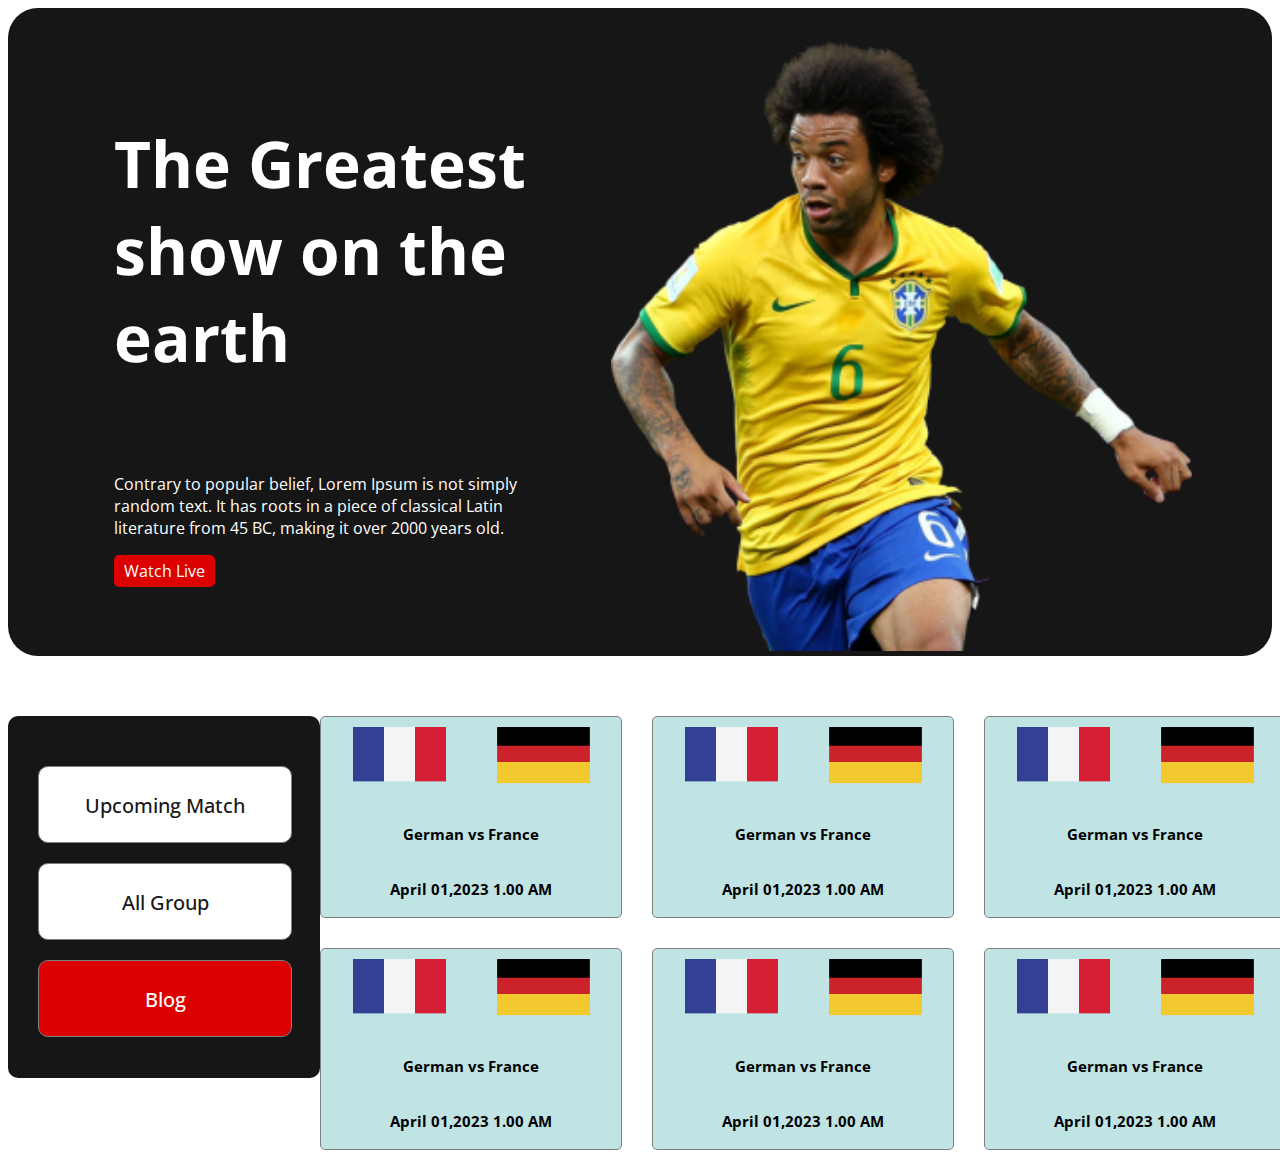
==== match.html @ 8c2712ea "second commit" ====
<!DOCTYPE html>
<html lang="en">
<head>
    <meta charset="UTF-8">
    <meta http-equiv="X-UA-Compatible" content="IE=edge">
    <meta name="viewport" content="width=device-width, initial-scale=1.0">
    <title>Match-schedule</title>
    <link rel="stylesheet" href="style.css">
</head>
<body>
     <!--------------------------
         Banner section starts
        -------------------------->
        <main>
            <section class="banner">
                <div class="banner-title">
                    <h1 class="banner-heading">The Greatest show on the earth</h1>
                    <p class="paragraph">Contrary to popular belief, Lorem Ipsum is not simply random text. It has roots in a piece of classical Latin literature from 45 BC, making it over 2000 years old.</p>
                    <div class="watch">
                        <div class="watch-btn">
                            <a href="">Watch Live</a>
                            <i class="fa-solid fa-angle-right"></i>
                        </div>  
                    </div>
                </div>
                <div class="banner-image">
                    <img src="./images/Banner Image.png" alt="">
                </div>
            </section>
            <!--------------------
                Banner section ends
            ------------------------>

            <section class="match-time ">
                
                    <div class="match-info ">
                        <div class="up-match">
                            <a href="http://127.0.0.1:5500/match.html">Upcoming Match</a>
                        </div>
                        <div class="all-group">
                            <a href="">All Group</a>
                        </div>
                        <div class="blog">
                            <a href="">Blog</a>
                        </div>
                    </div>
                    <div class="half-width">
                        <div class="country">
                            <div class="country-flag">
                                <div>
                                    <img src="./images/Flag.png" alt="">
                                </div>
                                <div>
                                    <img src="./images/germany Flag.png" alt="">
                                </div>
                            </div>
                            <div class="country-name">
                                <h5>German vs France</h5>
                                <h6>April 01,2023 1.00 AM</h6>
                            </div>
                        </div>
                        <div class="country">
                            <div class="country-flag">
                                <div>
                                    <img src="./images/Flag.png" alt="">
                                </div>
                                <div>
                                    <img src="./images/germany Flag.png" alt="">
                                </div>
                            </div>
                            <div class="country-name">
                                <h5>German vs France</h5>
                                <h6>April 01,2023 1.00 AM</h6>
                            </div>
                        </div>
                        <div class="country">
                            <div class="country-flag">
                                <div>
                                    <img src="./images/Flag.png" alt="">
                                </div>
                                <div>
                                    <img src="./images/germany Flag.png" alt="">
                                </div>
                            </div>
                            <div class="country-name">
                                <h5>German vs France</h5>
                                <h6>April 01,2023 1.00 AM</h6>
                            </div>
                        </div>
                        <div class="country">
                            <div class="country-flag">
                                <div>
                                    <img src="./images/Flag.png" alt="">
                                </div>
                                <div>
                                    <img src="./images/germany Flag.png" alt="">
                                </div>
                            </div>
                            <div class="country-name">
                                <h5>German vs France</h5>
                                <h6>April 01,2023 1.00 AM</h6>
                            </div>
                        </div>
                        <div class="country">
                            <div class="country-flag">
                                <div>
                                    <img src="./images/Flag.png" alt="">
                                </div>
                                <div>
                                    <img src="./images/germany Flag.png" alt="">
                                </div>
                            </div>
                            <div class="country-name">
                                <h5>German vs France</h5>
                                <h6>April 01,2023 1.00 AM</h6>
                            </div>
                        </div>
                        <div class="country">
                            <div class="country-flag">
                                <div>
                                    <img src="./images/Flag.png" alt="">
                                </div>
                                <div>
                                    <img src="./images/germany Flag.png" alt="">
                                </div>
                            </div>
                            <div class="country-name">
                                <h5>German vs France</h5>
                                <h6>April 01,2023 1.00 AM</h6>
                            </div>
                        </div>
                    </div>
                   
                    
                    
           
                   
            </section>

    
    
</body>
</html>
---- style.css ----
/* google fonts */
@import url('https://fonts.googleapis.com/css2?family=Open+Sans&family=Poppins:wght@400;500&display=swap');

body{
    font-family: 'Open Sans', sans-serif;
}
/* Banner css starts */
.banner{
    display: grid;
    grid-template-columns: repeat(2, 1fr);
    align-items: center;
    justify-content: space-between;
    gap: 50px;
    background-color: #161616;
    border-radius: 30px;
}
.banner-title{
    color: #FFFFFF;
    margin-left: 106px; 
}
.banner-heading{
    font-size: 4em;
}
.watch{
    display: flex;  
}
.watch-btn{
    background-color: #DD0000;
    Padding:5px 10px;
    gap: 10px;
    border-radius: 5px;
}
.watch-btn a{
    text-decoration: none;
    color: #FFFFFF;
}
.watch-icon img{
    width: 20px;
    height: 20px;
}
.watch-image img{
    width: 581px;
    height: 613px;
}
.banner-image img{
    width: 581px;
    height: 613px;
    margin-top: 30px;
    margin-right: 80px;
}
/* Banner css ends */


/* Body css starts */
.match-time{
    margin-top: 60px;
    display: grid;
    grid-template-columns: repeat(2,1fr);    
}
.match-info{
    width: 312px;
    height: 312px;
    background-color: #161616;
    border-radius: 10px;
    text-align: center;
    padding-top: 50px;
    font-weight: 500;
    font-size: 20px;
    gap: 50px;    
}
.up-match{
    border:1px solid gray ;
    width: 252px;
    height: 50px;
    background-color: #FFFFFF;
    border-radius: 10px;    
    text-align: center;
    padding-top: 25px;
    margin-left: 30px;
}
.up-match a{
    text-decoration: none;
    color:#161616;
}
.all-group{
    border:1px solid gray ;
    width: 252px;
    height: 50px;
    background-color: #FFFFFF;
    border-radius: 10px;    
    text-align: center;
    padding-top: 25px;
    margin-left: 30px;
    margin-top: 20px;
}
.all-group a{
    text-decoration: none;
    color:#161616;
}
.blog{
    border:1px solid gray ;
    width: 252px;
    height: 50px;
    background-color: #DD0000;
    border-radius: 10px;    
    text-align: center;
    padding-top: 25px;
    margin-left: 30px;
    margin-top: 20px;
}

.blog a{
    text-decoration: none;
    color: #FFFFFF;
}
.half-width{
    display: grid;
    grid-template-columns: repeat(3,1fr);
    justify-content: space-between;
    text-align: justify;
    gap: 30px;
}
.blog-image{
    border: 1px solid gray;
    border-radius: 10px ; 
    justify-content: center;
    width: auto;
    height: 414px;
    
}
.fa-some{
    display: grid;
    grid-template-columns: repeat(2,1fr);  
    gap: 20px; 
}
.transfer{
    border: 1px solid gray;
    margin-bottom: 50px;
    Padding:5px 10px;
    border-radius: 5px;
    width: 100px;
    height: 32px;
    text-align: center;
    margin-left: 20px;
    
}
.transfer a{
    text-decoration: none;
    font-size: 16px;
    line-height: 25px;
    color: #161616;
}
.icon{
    display: flex;
    justify-content: center;
    text-align: center;
}
h4{
    font-size: 18px;
}
/* Body css ends */
/* footer css starts */
footer{
    margin-top: 100px;
    height: 444px;
    background-color: #161616;
    text-align: center;
}
hr{
    margin-top: 80px;
}
h3{
    color: #FFFFFF;
    font-size: 40px;
    padding-top: 50px;
}

.end{
    display: flex;
    justify-content: center;
    gap: 50px;
    
}
p{
    color: #FFFFFF;
    padding-top: 50px;
}
.media-icon{
    color: #FFFFFF;
    font-size: 1.5rem; 
}
/* footer section ends */

/* match? */
.country{
    width: 300px;
    height: 200px;
    background-color: rgb(192, 228, 228);
    border: 1px solid gray;
    border-radius: 5px;
}
.country-flag{
    display: flex;
    justify-content: space-around;
    text-align: center;
    padding: 10px 20px;
    gap: 30px;

}
.country-name h5,h6{
    font-size: 15px;
    text-align: center;
}

/* media query */

/* medium device */
@media screen and (min-width: 768px) and (max-width:992px){
    .paragraph{
        margin-bottom: 100px;
    }
    .watch-btn{
        margin-bottom: 100px;
    }
    .match-info{
        display: inline-flex;
        width: 100%;
        height: 120px;
        margin-top: 50px;
        margin-bottom: 50px;
    }
    .match-time{
      display: inline; 
    }
    .half-width{
       display: inline-block;
        grid-template-columns: repeat(2,1fr);
        justify-content:space-around;
        text-align: justify;
        }
    .blog-image{
       
         border-radius: 10px ; 
        justify-content: space-between;
        width: 400px;
        height: 450px;
        
    }
    .player-info img{
        width: 100%;
    }
    .view{
        background-color: #DD0000;
        color: #FFFFFF;
        justify-content: center;
        text-align: center;
        width: 131px;
        height: 47px;
        margin-left: 390px;
        padding: 12px 29px;
        border-radius: 5px;
    }
    



@media screen and (min-width: 576px) and (max-width:992px){
    .banner{
        display: inline-block;
        
        align-items: center;
        justify-content: space-between;
               background-color: #161616;
        border-radius: 30px;
    }
    .banner-title{
        color: #FFFFFF;
        
    }
    .banner-heading{
        font-size: 50px;
        align-items: center;

    }
    .paragraph{
        text-align: center;

    }
    .match-info{
    display: grid;
    grid-template-rows: repeat(3,1fr);
     
    width: 100%;
    height:500px ;
    margin-top: 50px;
    margin-bottom: 50px;
    }
    .half-width{
        display: grid;
        
       grid-template-rows: repeat(9);
        justify-content: space-between;
        text-align: justify;
        gap: 30px;
    }
}

/* @media only screen and(mix-width:688px) {
    .banner{
        display: grid;
        grid-template-rows: repeat(1,1fr);
        justify-content: center;
        }
    .match-time{
             
        margin-top: 60px;
        display: none;
        width: 100px;

        }
        .match-info{
            width: 100%;
        }
        
    } */
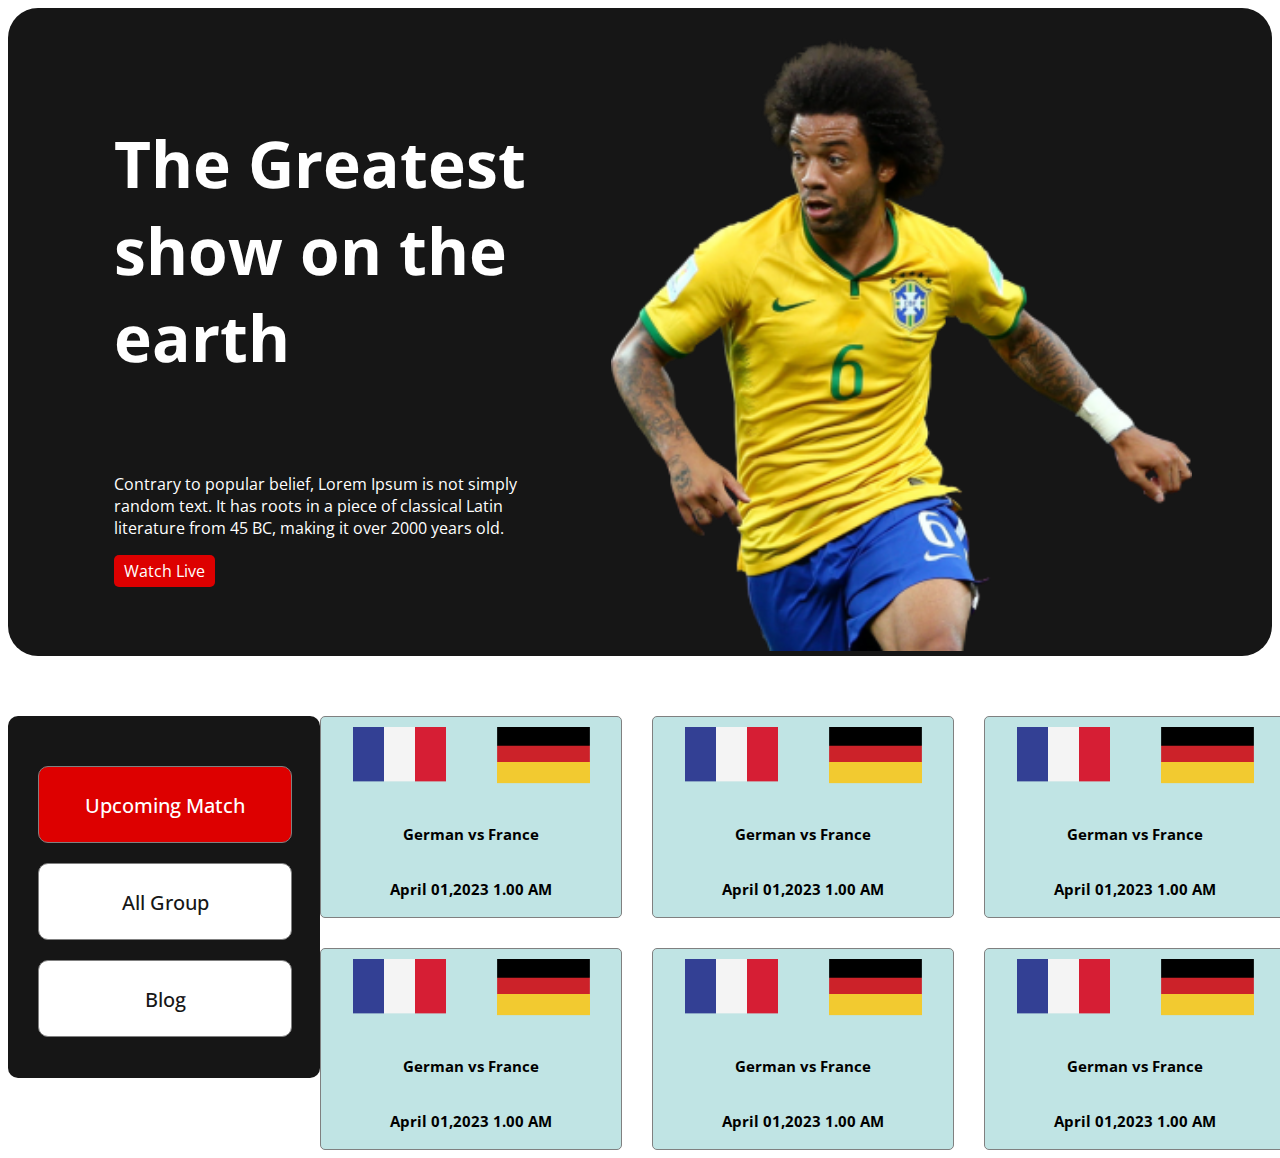
==== commit eece95b2: "third commit" ====
--- a/match.html
+++ b/match.html
@@ -34,13 +34,13 @@
             <section class="match-time ">
                 
                     <div class="match-info ">
-                        <div class="up-match">
+                        <div class="up-match2 ">
                             <a href="http://127.0.0.1:5500/match.html">Upcoming Match</a>
                         </div>
                         <div class="all-group">
                             <a href="">All Group</a>
                         </div>
-                        <div class="blog">
+                        <div class="blog2">
                             <a href="">Blog</a>
                         </div>
                     </div>
--- a/style.css
+++ b/style.css
@@ -78,10 +78,27 @@
     padding-top: 25px;
     margin-left: 30px;
 }
+
 .up-match a{
     text-decoration: none;
     color:#161616;
 }
+.up-match2{
+    border:1px solid gray ;
+    width: 252px;
+    height: 50px;
+    background-color: #DD0000;
+    border-radius: 10px;    
+    text-align: center;
+    padding-top: 25px;
+    margin-left: 30px;
+}
+.up-match2 a{
+    text-decoration: none;
+    color: #FFFFFF;
+    
+}
+
 .all-group{
     border:1px solid gray ;
     width: 252px;
@@ -112,6 +129,21 @@
 .blog a{
     text-decoration: none;
     color: #FFFFFF;
+}
+.blog2{
+    border:1px solid gray ;
+    width: 252px;
+    height: 50px;
+    background-color: #FFFFFF;
+    border-radius: 10px;    
+    text-align: center;
+    padding-top: 25px;
+    margin-left: 30px;
+    margin-top: 20px;
+}
+.blog2 a{
+    text-decoration: none;
+    color:#161616;
 }
 .half-width{
     display: grid;
